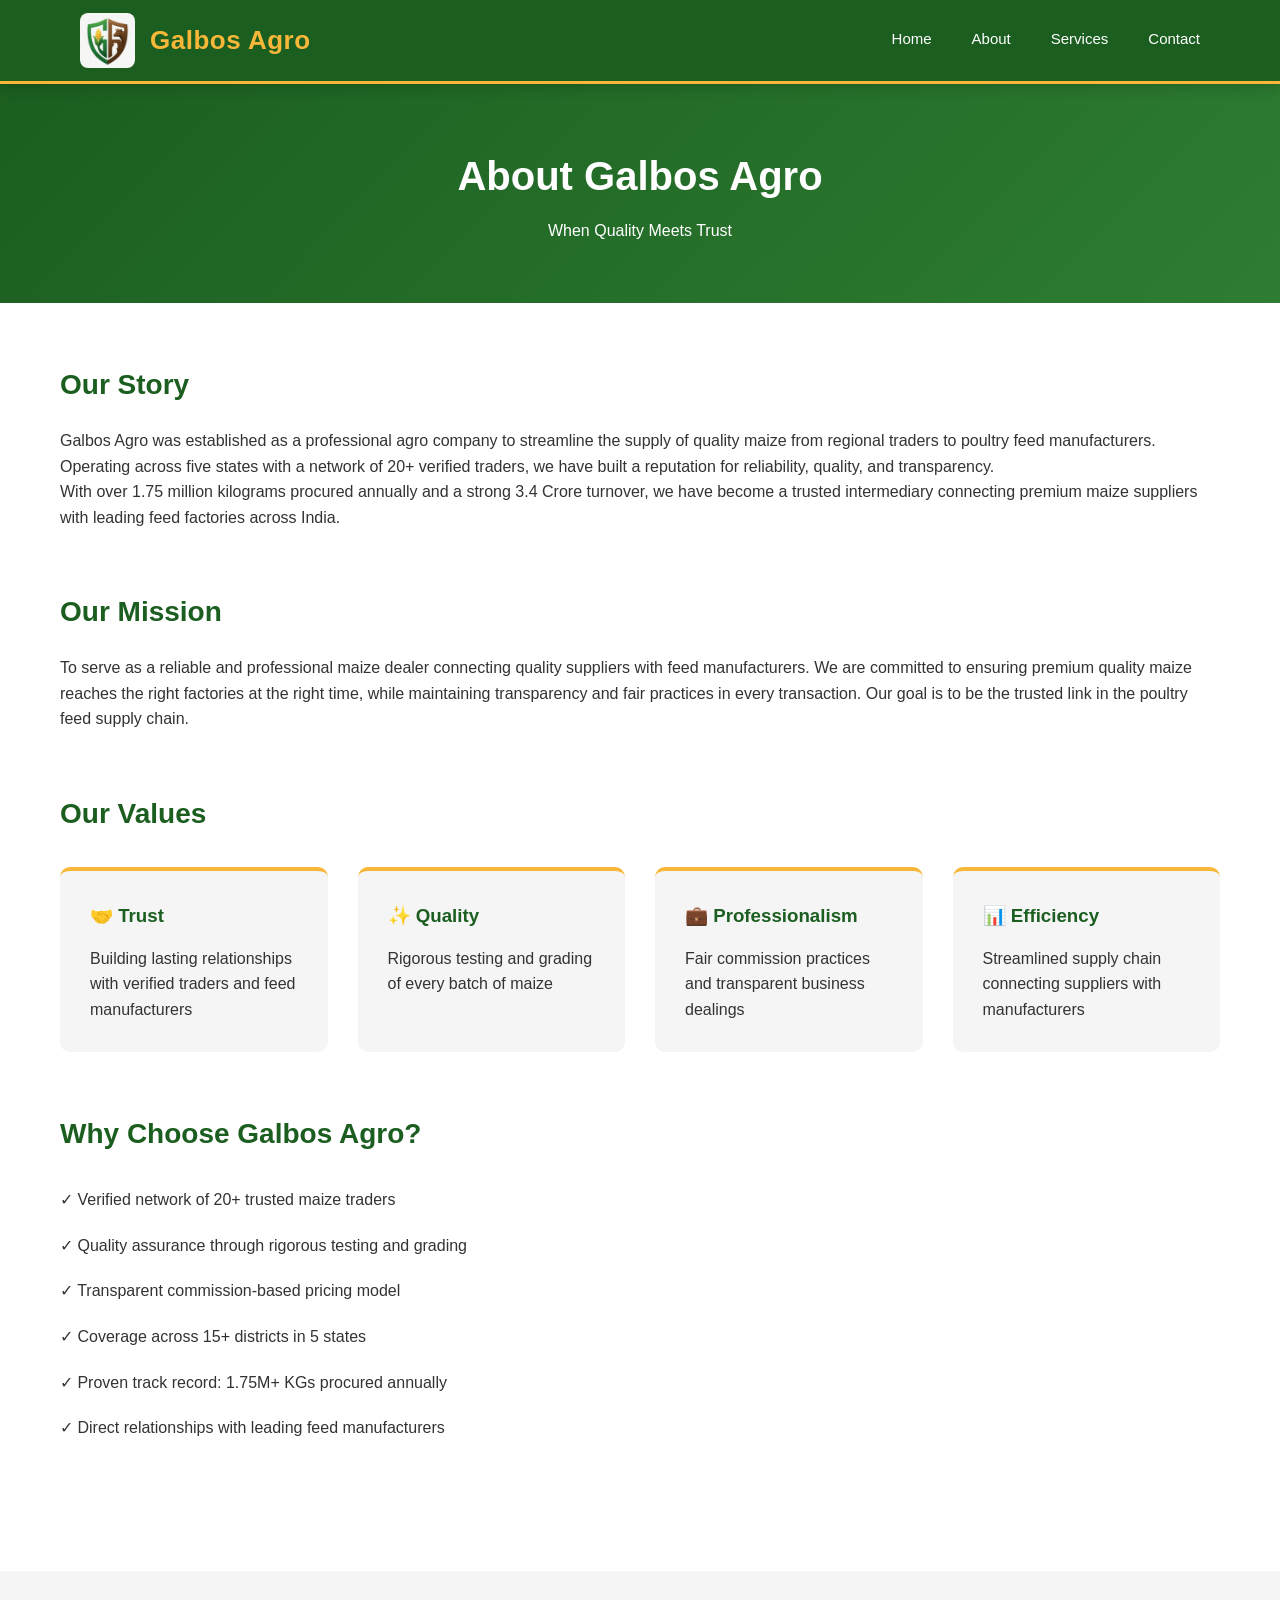
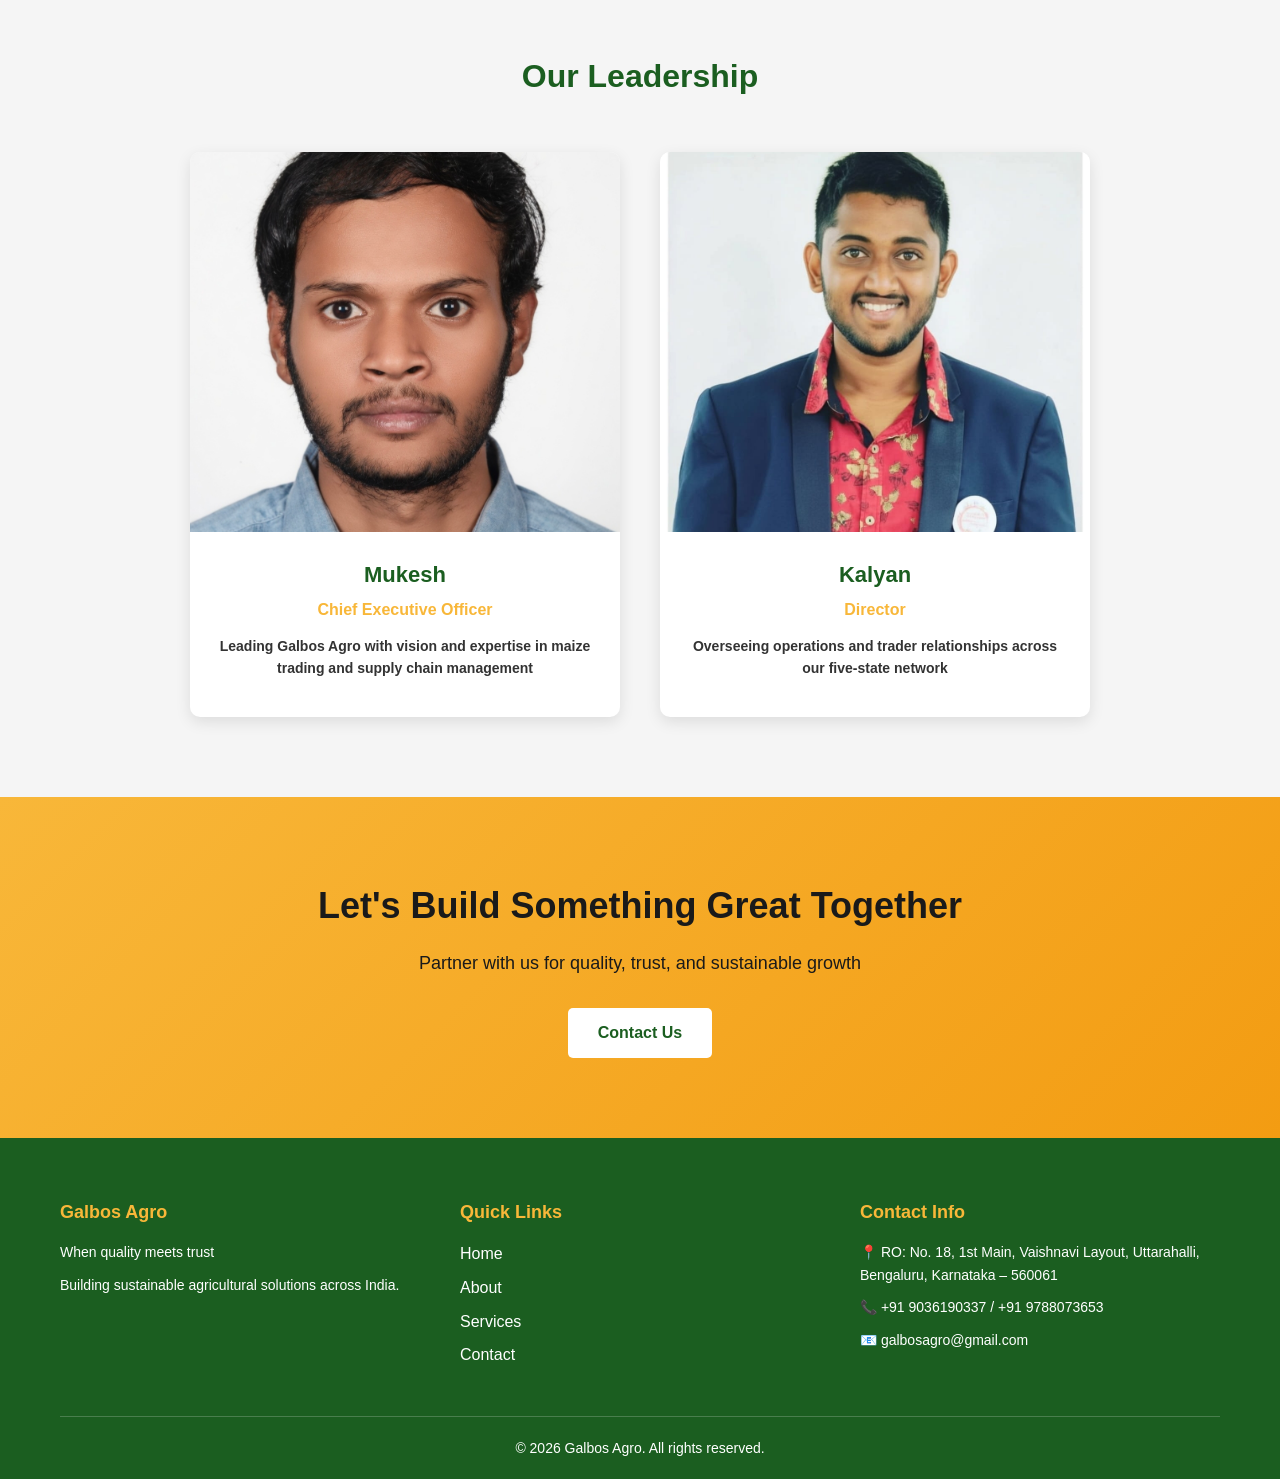
==== about.html @ c516ffb7 "Initial commit to website  - Created index, contact, about pages" ====
<!DOCTYPE html>
<html lang="en">
<head>
    <meta charset="UTF-8">
    <meta name="viewport" content="width=device-width, initial-scale=1.0">
    <title>About Us - Galbos Agro</title>
    <link rel="stylesheet" href="css/style.css">
</head>
<body>
    <!-- Navigation -->
    <nav class="navbar">
        <div class="container">
            <div class="nav-wrapper">
                <div class="logo">
                    <img src="./images/Galbos Logo.jpg" alt="Galbos Agro Logo" class="logo-img">
                    <h1>Galbos Agro</h1>
                </div>
                <ul class="nav-menu">
                    <li><a href="index.html">Home</a></li>
                    <li><a href="about.html" class="active">About</a></li>
                    <li><a href="services.html">Services</a></li>
                    <li><a href="contact.html">Contact</a></li>
                </ul>
                <div class="hamburger">
                    <span></span>
                    <span></span>
                    <span></span>
                </div>
            </div>
        </div>
    </nav>

    <!-- Page Header -->
    <section class="page-header">
        <div class="container">
            <h1>About Galbos Agro</h1>
            <p>When Quality Meets Trust</p>
        </div>
    </section>

    <!-- About Section -->
    <section class="about-full">
        <div class="container">
            <div class="about-section">
                <h2>Our Story</h2>
                <p>Galbos Agro was established as a professional agro company to streamline the supply of quality maize from regional traders to poultry feed manufacturers. Operating across five states with a network of 20+ verified traders, we have built a reputation for reliability, quality, and transparency.</p>
                <p>With over 1.75 million kilograms procured annually and a strong 3.4 Crore turnover, we have become a trusted intermediary connecting premium maize suppliers with leading feed factories across India.</p>
            </div>

            <div class="about-section">
                <h2>Our Mission</h2>
                <p>To serve as a reliable and professional maize dealer connecting quality suppliers with feed manufacturers. We are committed to ensuring premium quality maize reaches the right factories at the right time, while maintaining transparency and fair practices in every transaction. Our goal is to be the trusted link in the poultry feed supply chain.</p>
            </div>

            <div class="about-section">
                <h2>Our Values</h2>
                <div class="values-grid">
                    <div class="value-card">
                        <h3>🤝 Trust</h3>
                        <p>Building lasting relationships with verified traders and feed manufacturers</p>
                    </div>
                    <div class="value-card">
                        <h3>✨ Quality</h3>
                        <p>Rigorous testing and grading of every batch of maize</p>
                    </div>
                    <div class="value-card">
                        <h3>💼 Professionalism</h3>
                        <p>Fair commission practices and transparent business dealings</p>
                    </div>
                    <div class="value-card">
                        <h3>📊 Efficiency</h3>
                        <p>Streamlined supply chain connecting suppliers with manufacturers</p>
                    </div>
                </div>
            </div>

            <div class="about-section">
                <h2>Why Choose Galbos Agro?</h2>
                <ul class="benefits-list">
                    <li>✓ Verified network of 20+ trusted maize traders</li>
                    <li>✓ Quality assurance through rigorous testing and grading</li>
                    <li>✓ Transparent commission-based pricing model</li>
                    <li>✓ Coverage across 15+ districts in 5 states</li>
                    <li>✓ Proven track record: 1.75M+ KGs procured annually</li>
                    <li>✓ Direct relationships with leading feed manufacturers</li>
                </ul>
            </div>
        </div>
    </section>

    <!-- Team Section -->
    <section class="team-section">
        <div class="container">
            <h2>Our Leadership</h2>
            <div class="team-grid">
                <div class="team-member">
                    <div class="team-member-image">
                        <img src="./images/Mukesh Photo.jpg" alt="Mukesh - CEO">
                    </div>
                    <div class="team-member-info">
                        <h3>Mukesh</h3>
                        <p>Chief Executive Officer</p>
                        <p class="description">Leading Galbos Agro with vision and expertise in maize trading and supply chain management</p>
                    </div>
                </div>
                <div class="team-member">
                    <div class="team-member-image">
                        <img src="./images/Kalyan Photo.jpg" alt="Kalyan - Director">
                    </div>
                    <div class="team-member-info">
                        <h3>Kalyan</h3>
                        <p>Director</p>
                        <p class="description">Overseeing operations and trader relationships across our five-state network</p>
                    </div>
                </div>
            </div>
        </div>
    </section>

    <!-- CTA Section -->
    <section class="cta">
        <div class="container">
            <h2>Let's Build Something Great Together</h2>
            <p>Partner with us for quality, trust, and sustainable growth</p>
            <a href="contact.html" class="btn btn-light">Contact Us</a>
        </div>
    </section>

    <!-- Footer -->
    <footer class="footer">
        <div class="container">
            <div class="footer-content">
                <div class="footer-section">
                    <h4>Galbos Agro</h4>
                    <p>When quality meets trust</p>
                    <p>Building sustainable agricultural solutions across India.</p>
                </div>
                <div class="footer-section">
                    <h4>Quick Links</h4>
                    <ul>
                        <li><a href="index.html">Home</a></li>
                        <li><a href="about.html">About</a></li>
                        <li><a href="services.html">Services</a></li>
                        <li><a href="contact.html">Contact</a></li>
                    </ul>
                </div>
                <div class="footer-section">
                    <h4>Contact Info</h4>
                    <p>📍 RO: No. 18, 1st Main, Vaishnavi Layout, Uttarahalli, Bengaluru, Karnataka – 560061</p>
                    <p>📞 <a href="tel:+91 90361 90337">+91 9036190337 / +91 9788073653</a></p>
                    <p>📧 <a href="mailto:galbosagro@gmail.com">galbosagro@gmail.com</a></p>
                </div>
            </div>
            <div class="footer-bottom">
                <p>&copy; 2026 Galbos Agro. All rights reserved.</p>
            </div>
        </div>
    </footer>

    <script src="js/script.js"></script>
</body>
</html>
---- css/style.css ----
/* Variables */
:root {
    --primary-green: #1b5e20;
    --light-green: #2e7d32;
    --gold: #f39c12;
    --light-gold: #f8b739;
    --dark-gray: #1a1a1a;
    --light-gray: #f5f5f5;
    --border-color: #ddd;
    --text-color: #333;
}

/* Global Styles */
* {
    margin: 0;
    padding: 0;
    box-sizing: border-box;
}

body {
    font-family: 'Segoe UI', Tahoma, Geneva, Verdana, sans-serif;
    line-height: 1.6;
    color: var(--text-color);
}

.container {
    max-width: 1200px;
    margin: 0 auto;
    padding: 0 20px;
}

/* Navigation */
.navbar {
    background-color: var(--primary-green);
    color: white;
    padding: 0.8rem 0;
    position: sticky;
    top: 0;
    z-index: 100;
    box-shadow: 0 4px 12px rgba(0, 0, 0, 0.15);
    border-bottom: 3px solid var(--light-gold);
}

.nav-wrapper {
    display: flex;
    justify-content: space-between;
    align-items: center;
    max-width: 1200px;
    margin: 0 auto;
    padding: 0 20px;
}

.logo {
    display: flex;
    align-items: center;
    gap: 15px;
    flex: 0 0 auto;
}

.logo-img {
    height: 55px;
    width: auto;
    border-radius: 8px;
    box-shadow: none;
    background-color: transparent;
    transition: transform 0.3s ease;
}

.logo-img:hover {
    transform: scale(1.05);
}

.logo h1 {
    font-size: 26px;
    font-weight: 700;
    color: var(--light-gold);
    margin: 0;
    letter-spacing: 0.5px;
}

.nav-menu {
    display: flex;
    list-style: none;
    gap: 40px;
    margin: 0;
    padding: 0;
    flex: 0 0 auto;
}

.nav-menu li {
    margin: 0;
}

.nav-menu a {
    color: white;
    text-decoration: none;
    font-weight: 500;
    font-size: 15px;
    transition: all 0.3s ease;
    padding: 8px 0;
    border-bottom: 3px solid transparent;
    display: inline-block;
}

.nav-menu a:hover {
    color: var(--light-gold);
    border-bottom-color: var(--light-gold);
}

.nav-menu a.active {
    color: var(--light-gold);
    border-bottom-color: var(--light-gold);
}

.hamburger {
    display: none;
    flex-direction: column;
    cursor: pointer;
    gap: 6px;
    transition: all 0.3s ease;
}

.hamburger span {
    width: 25px;
    height: 3px;
    background-color: white;
    transition: all 0.3s ease;
    border-radius: 2px;
}

/* Hero Section */
.hero {
    background: linear-gradient(135deg, var(--primary-green) 0%, var(--light-green) 100%);
    color: white;
    padding: 100px 20px;
    text-align: center;
    position: relative;
    overflow: hidden;
    min-height: 600px;
    display: flex;
    align-items: center;
    justify-content: center;
}

.hero-background-carousel {
    position: absolute;
    top: 0;
    left: 0;
    width: 100%;
    height: 100%;
    z-index: 0;
}

.hero-bg-image {
    position: absolute;
    width: 100%;
    height: 100%;
    background-size: cover;
    background-position: center;
    opacity: 0;
    transition: opacity 0.8s ease-in-out;
    z-index: 1;
}

.hero-bg-image.active {
    opacity: 0.75;
}

.hero-overlay {
    position: absolute;
    top: 0;
    left: 0;
    width: 100%;
    height: 100%;
    background: linear-gradient(135deg, rgba(27, 94, 32, 0.2) 0%, rgba(46, 125, 50, 0.2) 100%);
    z-index: 2;
}

.hero-content {
    position: relative;
    z-index: 3;
    max-width: 800px;
    margin: 0 auto;
    text-align: center;
}

.hero h1 {
    font-size: 48px;
    margin-bottom: 10px;
    font-weight: 700;
}

.hero > .hero-content > p:first-of-type {
    font-size: 28px;
    color: var(--light-gold);
    margin-bottom: 20px;
    font-weight: 600;
}

.hero-subtitle {
    font-size: 18px;
    margin-bottom: 30px;
    opacity: 0.95;
}

.hero-buttons {
    display: flex;
    gap: 20px;
    justify-content: center;
    flex-wrap: wrap;
}

/* Buttons */
.btn {
    display: inline-block;
    padding: 12px 30px;
    border-radius: 5px;
    text-decoration: none;
    font-weight: 600;
    transition: all 0.3s ease;
    border: none;
    cursor: pointer;
    font-size: 16px;
}

.btn-primary {
    background-color: var(--light-gold);
    color: var(--dark-gray);
}

.btn-primary:hover {
    background-color: #f1a500;
    transform: translateY(-2px);
    box-shadow: 0 5px 15px rgba(243, 156, 18, 0.3);
}

.btn-secondary {
    background-color: white;
    color: var(--primary-green);
    border: 2px solid white;
}

.btn-secondary:hover {
    background-color: var(--light-green);
    color: white;
}

.btn-light {
    background-color: white;
    color: var(--primary-green);
}

.btn-light:hover {
    background-color: var(--light-gray);
}

/* Features Section */
.features {
    padding: 80px 20px;
    background-color: var(--light-gray);
}

.features-grid {
    display: grid;
    grid-template-columns: repeat(auto-fit, minmax(250px, 1fr));
    gap: 30px;
}

.feature-card {
    background: white;
    padding: 30px;
    border-radius: 10px;
    text-align: center;
    box-shadow: 0 3px 10px rgba(0, 0, 0, 0.1);
    transition: transform 0.3s ease;
}

.feature-card:hover {
    transform: translateY(-5px);
}

.feature-icon {
    font-size: 48px;
    margin-bottom: 15px;
}

.feature-card h3 {
    color: var(--primary-green);
    margin-bottom: 10px;
}

/* Services Preview */
.services-preview {
    padding: 80px 20px;
}

.services-preview h2 {
    text-align: center;
    font-size: 36px;
    color: var(--primary-green);
    margin-bottom: 50px;
}

.services-grid {
    display: grid;
    grid-template-columns: repeat(auto-fit, minmax(280px, 1fr));
    gap: 30px;
}

.service-card {
    background: white;
    padding: 30px;
    border-radius: 10px;
    border-left: 4px solid var(--light-gold);
    box-shadow: 0 3px 10px rgba(0, 0, 0, 0.1);
    transition: all 0.3s ease;
}

.service-card:hover {
    transform: translateY(-5px);
    box-shadow: 0 8px 20px rgba(0, 0, 0, 0.15);
}

.service-card h3 {
    color: var(--primary-green);
    margin-bottom: 15px;
}

.read-more {
    color: var(--light-gold);
    text-decoration: none;
    font-weight: 600;
    transition: color 0.3s ease;
}

.read-more:hover {
    color: var(--primary-green);
}

/* Impact Section */
.impact {
    background: linear-gradient(135deg, var(--primary-green) 0%, var(--light-green) 100%);
    color: white;
    padding: 80px 20px;
}

.impact h2 {
    text-align: center;
    font-size: 36px;
    margin-bottom: 50px;
}

.impact-grid {
    display: grid;
    grid-template-columns: repeat(auto-fit, minmax(200px, 1fr));
    gap: 30px;
}

.impact-card {
    text-align: center;
    padding: 30px;
    background-color: rgba(255, 255, 255, 0.1);
    border-radius: 10px;
    border: 2px solid var(--light-gold);
}

.impact-card h4 {
    font-size: 32px;
    color: var(--light-gold);
    margin-bottom: 10px;
}

/* About Preview */
.about-preview {
    padding: 80px 20px;
    background-color: var(--light-gray);
}

.about-content {
    max-width: 800px;
    margin: 0 auto;
    text-align: center;
}

.about-content h2 {
    color: var(--primary-green);
    margin-bottom: 20px;
    font-size: 32px;
}

.about-content p {
    margin-bottom: 20px;
    font-size: 16px;
    line-height: 1.8;
}

/* CTA Section */
.cta {
    background: linear-gradient(135deg, var(--light-gold) 0%, #f39c12 100%);
    color: var(--dark-gray);
    padding: 80px 20px;
    text-align: center;
}

.cta h2 {
    font-size: 36px;
    margin-bottom: 15px;
}

.cta p {
    font-size: 18px;
    margin-bottom: 30px;
}

/* Page Header */
.page-header {
    background: linear-gradient(135deg, var(--primary-green) 0%, var(--light-green) 100%);
    color: white;
    padding: 60px 20px;
    text-align: center;
}

.page-header h1 {
    font-size: 40px;
    margin-bottom: 10px;
}

/* About Full */
.about-full {
    padding: 60px 20px;
}

.about-section {
    margin-bottom: 60px;
}

.about-section h2 {
    color: var(--primary-green);
    font-size: 28px;
    margin-bottom: 20px;
}

.values-grid {
    display: grid;
    grid-template-columns: repeat(auto-fit, minmax(250px, 1fr));
    gap: 30px;
    margin-top: 30px;
}

.value-card {
    background: var(--light-gray);
    padding: 30px;
    border-radius: 10px;
    border-top: 4px solid var(--light-gold);
}

.value-card h3 {
    color: var(--primary-green);
    margin-bottom: 15px;
}

.benefits-list {
    list-style: none;
    margin-top: 20px;
}

.benefits-list li {
    padding: 10px 0;
    font-size: 16px;
    color: var(--text-color);
}

/* Services Detail */
.services-detail {
    padding: 60px 20px;
}

.service-detail-card {
    background: var(--light-gray);
    margin-bottom: 40px;
    border-radius: 10px;
    overflow: hidden;
    box-shadow: 0 3px 10px rgba(0, 0, 0, 0.1);
}

.service-header {
    background: linear-gradient(135deg, var(--primary-green) 0%, var(--light-green) 100%);
    color: white;
    padding: 30px;
}

.service-header h2 {
    margin: 0;
    font-size: 24px;
}

.service-body {
    padding: 30px;
}

.service-body h4 {
    color: var(--primary-green);
    margin: 20px 0 15px 0;
}

.feature-list {
    list-style: none;
    margin-left: 0;
}

.feature-list li {
    padding: 8px 0;
    padding-left: 25px;
    position: relative;
}

.feature-list li:before {
    content: "✓";
    position: absolute;
    left: 0;
    color: var(--light-gold);
    font-weight: bold;
}

/* Why Choose Section */
.why-choose {
    padding: 80px 20px;
    background-color: white;
}

.why-choose h2 {
    text-align: center;
    color: var(--primary-green);
    font-size: 32px;
    margin-bottom: 50px;
}

.reasons-grid {
    display: grid;
    grid-template-columns: repeat(auto-fit, minmax(250px, 1fr));
    gap: 30px;
}

.reason-card {
    background: var(--light-gray);
    padding: 30px;
    border-radius: 10px;
    text-align: center;
    border-bottom: 4px solid var(--light-gold);
}

.reason-card h3 {
    color: var(--primary-green);
    margin-bottom: 15px;
}

/* Contact Section */
.contact-section {
    padding: 80px 20px;
    background-color: var(--light-gray);
}

.contact-content {
    display: grid;
    grid-template-columns: 1fr 1fr;
    gap: 50px;
    max-width: 1200px;
    margin: 0 auto;
}

.contact-info h2,
.contact-form-wrapper h2 {
    color: var(--primary-green);
    margin-bottom: 30px;
    font-size: 28px;
}

.info-card {
    background: white;
    padding: 20px;
    margin-bottom: 20px;
    border-radius: 8px;
    border-left: 4px solid var(--light-gold);
}

.info-card h3 {
    color: var(--primary-green);
    margin-bottom: 10px;
}

.info-card p {
    margin: 5px 0;
}

.info-card a {
    color: var(--light-gold);
    text-decoration: none;
}

.info-card a:hover {
    text-decoration: underline;
}

.social-links {
    margin-top: 40px;
}

.socials {
    display: flex;
    gap: 15px;
    margin-top: 15px;
}

.social-link {
    background-color: var(--primary-green);
    color: white;
    padding: 10px 20px;
    border-radius: 5px;
    text-decoration: none;
    transition: background-color 0.3s ease;
}

.social-link:hover {
    background-color: var(--light-gold);
    color: var(--dark-gray);
}

/* Contact Form */
.contact-form-wrapper {
    background: white;
    padding: 30px;
    border-radius: 10px;
    box-shadow: 0 3px 10px rgba(0, 0, 0, 0.1);
}

.contact-form {
    display: flex;
    flex-direction: column;
    gap: 20px;
}

.form-group {
    display: flex;
    flex-direction: column;
}

.form-group label {
    color: var(--primary-green);
    margin-bottom: 8px;
    font-weight: 600;
}

.form-group input,
.form-group textarea {
    padding: 12px;
    border: 1px solid var(--border-color);
    border-radius: 5px;
    font-family: inherit;
    font-size: 14px;
}

.form-group input:focus,
.form-group textarea:focus {
    outline: none;
    border-color: var(--light-gold);
    box-shadow: 0 0 5px rgba(243, 156, 18, 0.3);
}

.form-message {
    margin-top: 20px;
    padding: 15px;
    border-radius: 5px;
    display: none;
}

.form-message.success {
    background-color: #d4edda;
    color: #155724;
    display: block;
}

.form-message.error {
    background-color: #f8d7da;
    color: #721c24;
    display: block;
}

/* Team Section */
.team-section {
    padding: 80px 20px;
    background-color: var(--light-gray);
}

.team-section h2 {
    text-align: center;
    color: var(--primary-green);
    font-size: 32px;
    margin-bottom: 50px;
}

.team-grid {
    display: grid;
    grid-template-columns: repeat(auto-fit, minmax(280px, 1fr));
    gap: 40px;
    max-width: 900px;
    margin: 0 auto;
}

.team-member {
    background: white;
    border-radius: 10px;
    overflow: hidden;
    box-shadow: 0 5px 15px rgba(0, 0, 0, 0.1);
    transition: transform 0.3s ease;
    text-align: center;
}

.team-member:hover {
    transform: translateY(-10px);
}

.team-member-image {
    width: 100%;
    height: 380px;
    overflow: hidden;
    background-color: var(--light-gray);
    display: flex;
    align-items: center;
    justify-content: center;
}

.team-member-image img {
    width: 100%;
    height: 100%;
    object-fit: cover;
    object-position: center;
}

.team-member-info {
    padding: 25px 20px;
}

.team-member-info h3 {
    color: var(--primary-green);
    margin-bottom: 5px;
    font-size: 22px;
}

.team-member-info p {
    color: var(--light-gold);
    font-weight: 600;
    margin-bottom: 12px;
}

.team-member-info .description {
    color: var(--text-color);
    font-size: 14px;
    line-height: 1.6;
}

/* Footer */
.footer {
    background-color: var(--primary-green);
    color: white;
    padding: 60px 20px 20px;
}

.footer-content {
    display: grid;
    grid-template-columns: repeat(auto-fit, minmax(250px, 1fr));
    gap: 40px;
    margin-bottom: 40px;
}

.footer-section h4 {
    color: var(--light-gold);
    margin-bottom: 15px;
    font-size: 18px;
}

.footer-section p {
    margin-bottom: 10px;
    font-size: 14px;
    line-height: 1.6;
}

.footer-section ul {
    list-style: none;
}

.footer-section ul li {
    margin-bottom: 8px;
}

.footer-section a {
    color: white;
    text-decoration: none;
    transition: color 0.3s ease;
}

.footer-section a:hover {
    color: var(--light-gold);
}

.footer-bottom {
    border-top: 1px solid rgba(255, 255, 255, 0.2);
    padding-top: 20px;
    text-align: center;
    font-size: 14px;
}

/* Responsive Design */
@media (max-width: 768px) {
    .hamburger {
        display: flex;
    }

    .logo h1 {
        font-size: 20px;
    }

    .logo-img {
        height: 45px;
    }

    .nav-menu {
        display: none;
        position: absolute;
        top: 75px;
        left: 0;
        right: 0;
        flex-direction: column;
        background-color: var(--primary-green);
        gap: 0;
        box-shadow: 0 8px 16px rgba(0, 0, 0, 0.2);
        border-bottom: 3px solid var(--light-gold);
    }

    .nav-menu.active {
        display: flex;
    }

    .nav-menu li {
        padding: 15px 20px;
        border-bottom: 1px solid rgba(255, 255, 255, 0.1);
    }

    .nav-menu a {
        font-size: 14px;
        border: none;
        padding: 0;
    }

    .nav-menu a:hover,
    .nav-menu a.active {
        color: var(--light-gold);
        border-bottom: none;
    }

    .hero h1 {
        font-size: 36px;
    }

    .hero > .hero-content > p:first-of-type {
        font-size: 24px;
    }

    .hero-subtitle {
        font-size: 16px;
    }

    .hero-buttons {
        flex-direction: column;
        align-items: center;
    }

    .contact-content {
        grid-template-columns: 1fr;
        gap: 30px;
    }

    .features-grid,
    .services-grid,
    .impact-grid,
    .reasons-grid,
    .values-grid {
        grid-template-columns: 1fr;
    }

    .socials {
        flex-direction: column;
    }

    .social-link {
        text-align: center;
    }
}

@media (max-width: 480px) {
    .logo h1 {
        font-size: 18px;
    }

    .hero h1 {
        font-size: 28px;
    }

    .services-preview h2,
    .impact h2,
    .cta h2 {
        font-size: 28px;
    }

    .btn {
        padding: 10px 20px;
        font-size: 14px;
    }
}
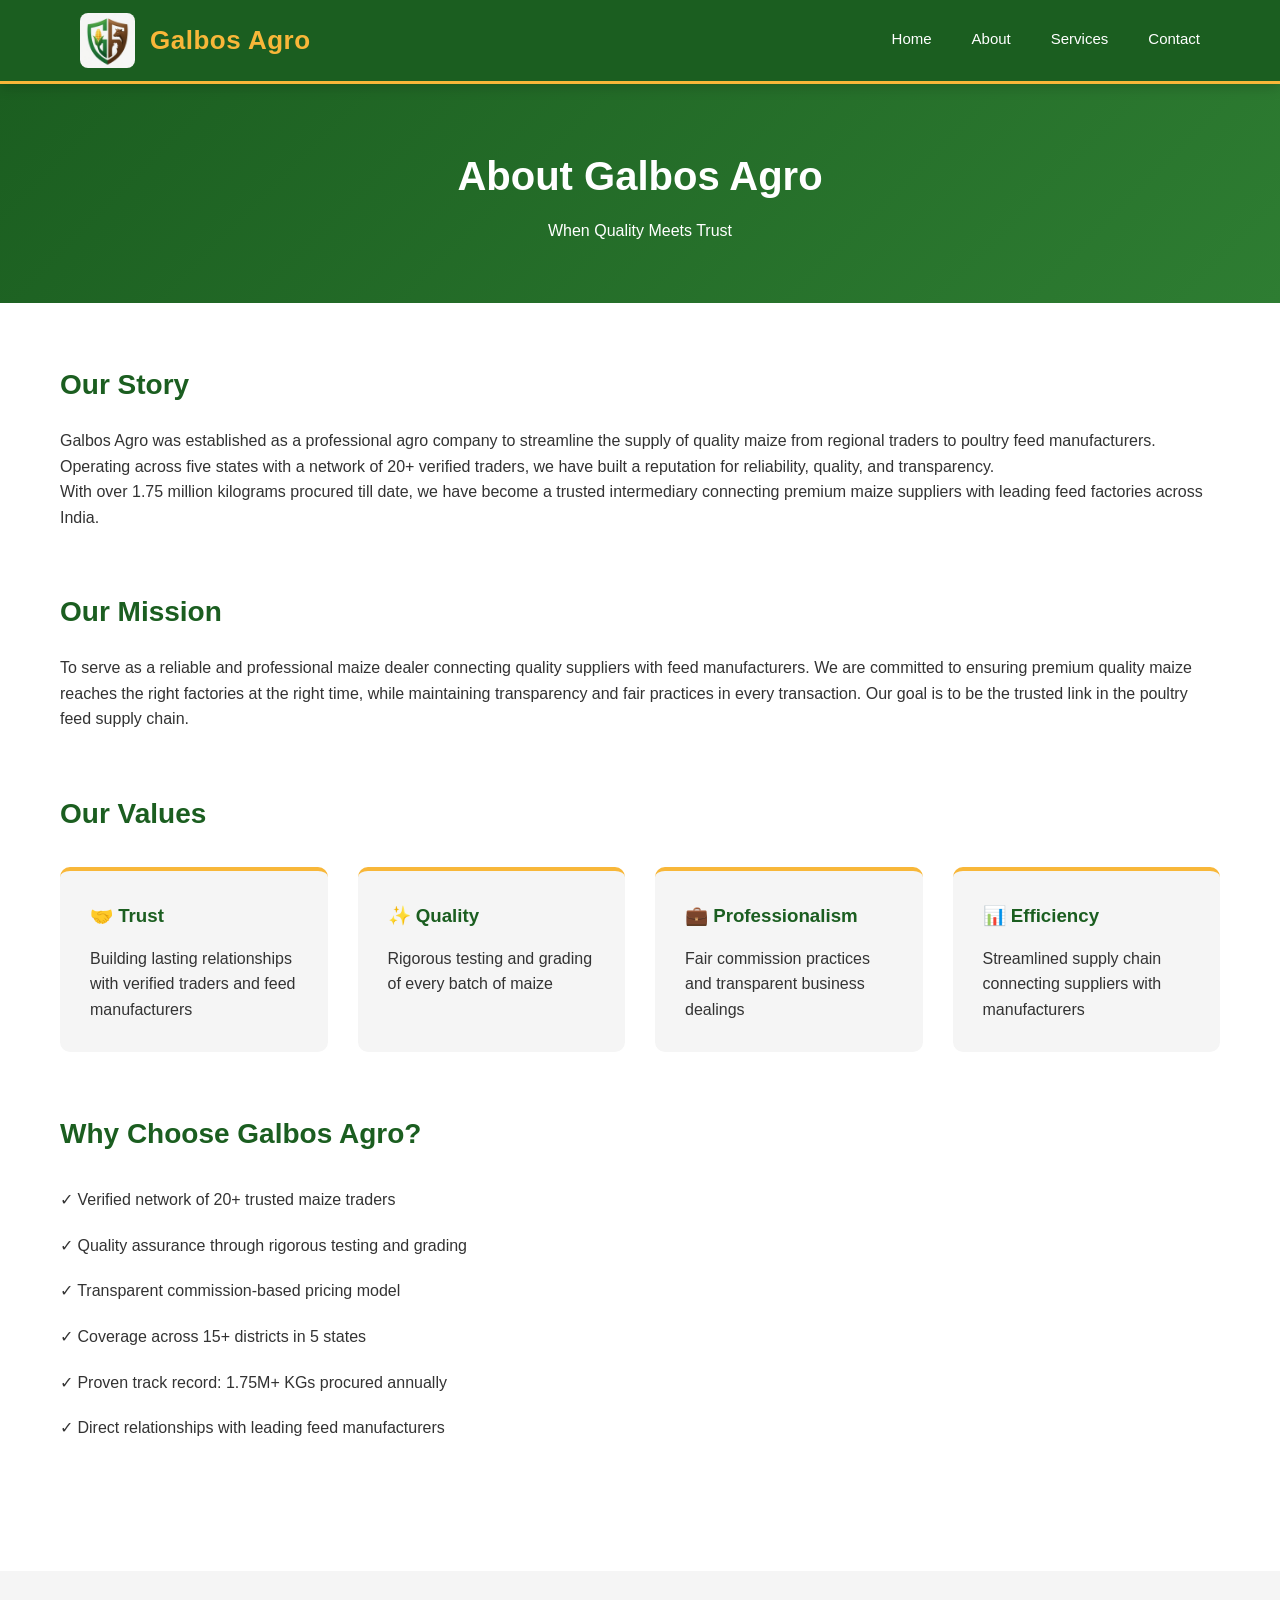
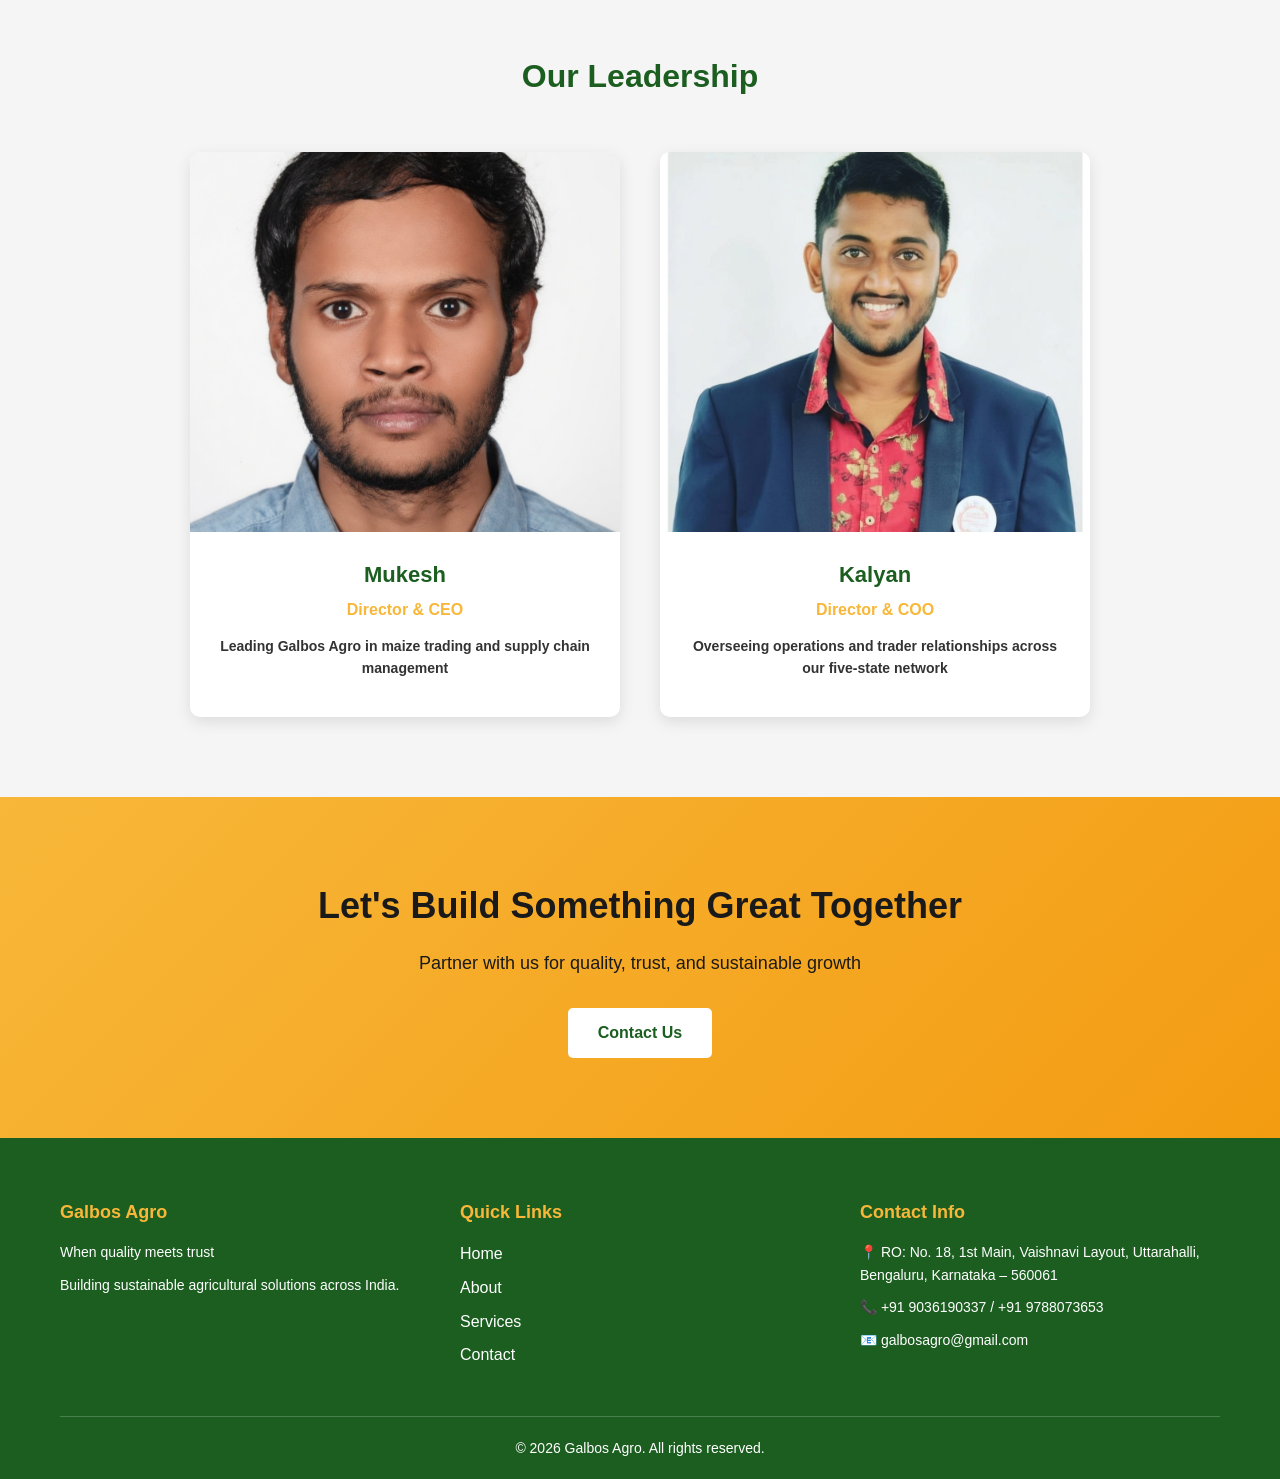
==== commit b8bc5221: "Added CEO/COO changes, removed turnover" ====
--- a/about.html
+++ b/about.html
@@ -44,7 +44,7 @@
             <div class="about-section">
                 <h2>Our Story</h2>
                 <p>Galbos Agro was established as a professional agro company to streamline the supply of quality maize from regional traders to poultry feed manufacturers. Operating across five states with a network of 20+ verified traders, we have built a reputation for reliability, quality, and transparency.</p>
-                <p>With over 1.75 million kilograms procured annually and a strong 3.4 Crore turnover, we have become a trusted intermediary connecting premium maize suppliers with leading feed factories across India.</p>
+                <p>With over 1.75 million kilograms procured till date, we have become a trusted intermediary connecting premium maize suppliers with leading feed factories across India.</p>
             </div>
 
             <div class="about-section">
@@ -99,8 +99,8 @@
                     </div>
                     <div class="team-member-info">
                         <h3>Mukesh</h3>
-                        <p>Chief Executive Officer</p>
-                        <p class="description">Leading Galbos Agro with vision and expertise in maize trading and supply chain management</p>
+                        <p>Director & CEO</p>
+                        <p class="description">Leading Galbos Agro in maize trading and supply chain management</p>
                     </div>
                 </div>
                 <div class="team-member">
@@ -109,7 +109,7 @@
                     </div>
                     <div class="team-member-info">
                         <h3>Kalyan</h3>
-                        <p>Director</p>
+                        <p>Director & COO</p>
                         <p class="description">Overseeing operations and trader relationships across our five-state network</p>
                     </div>
                 </div>
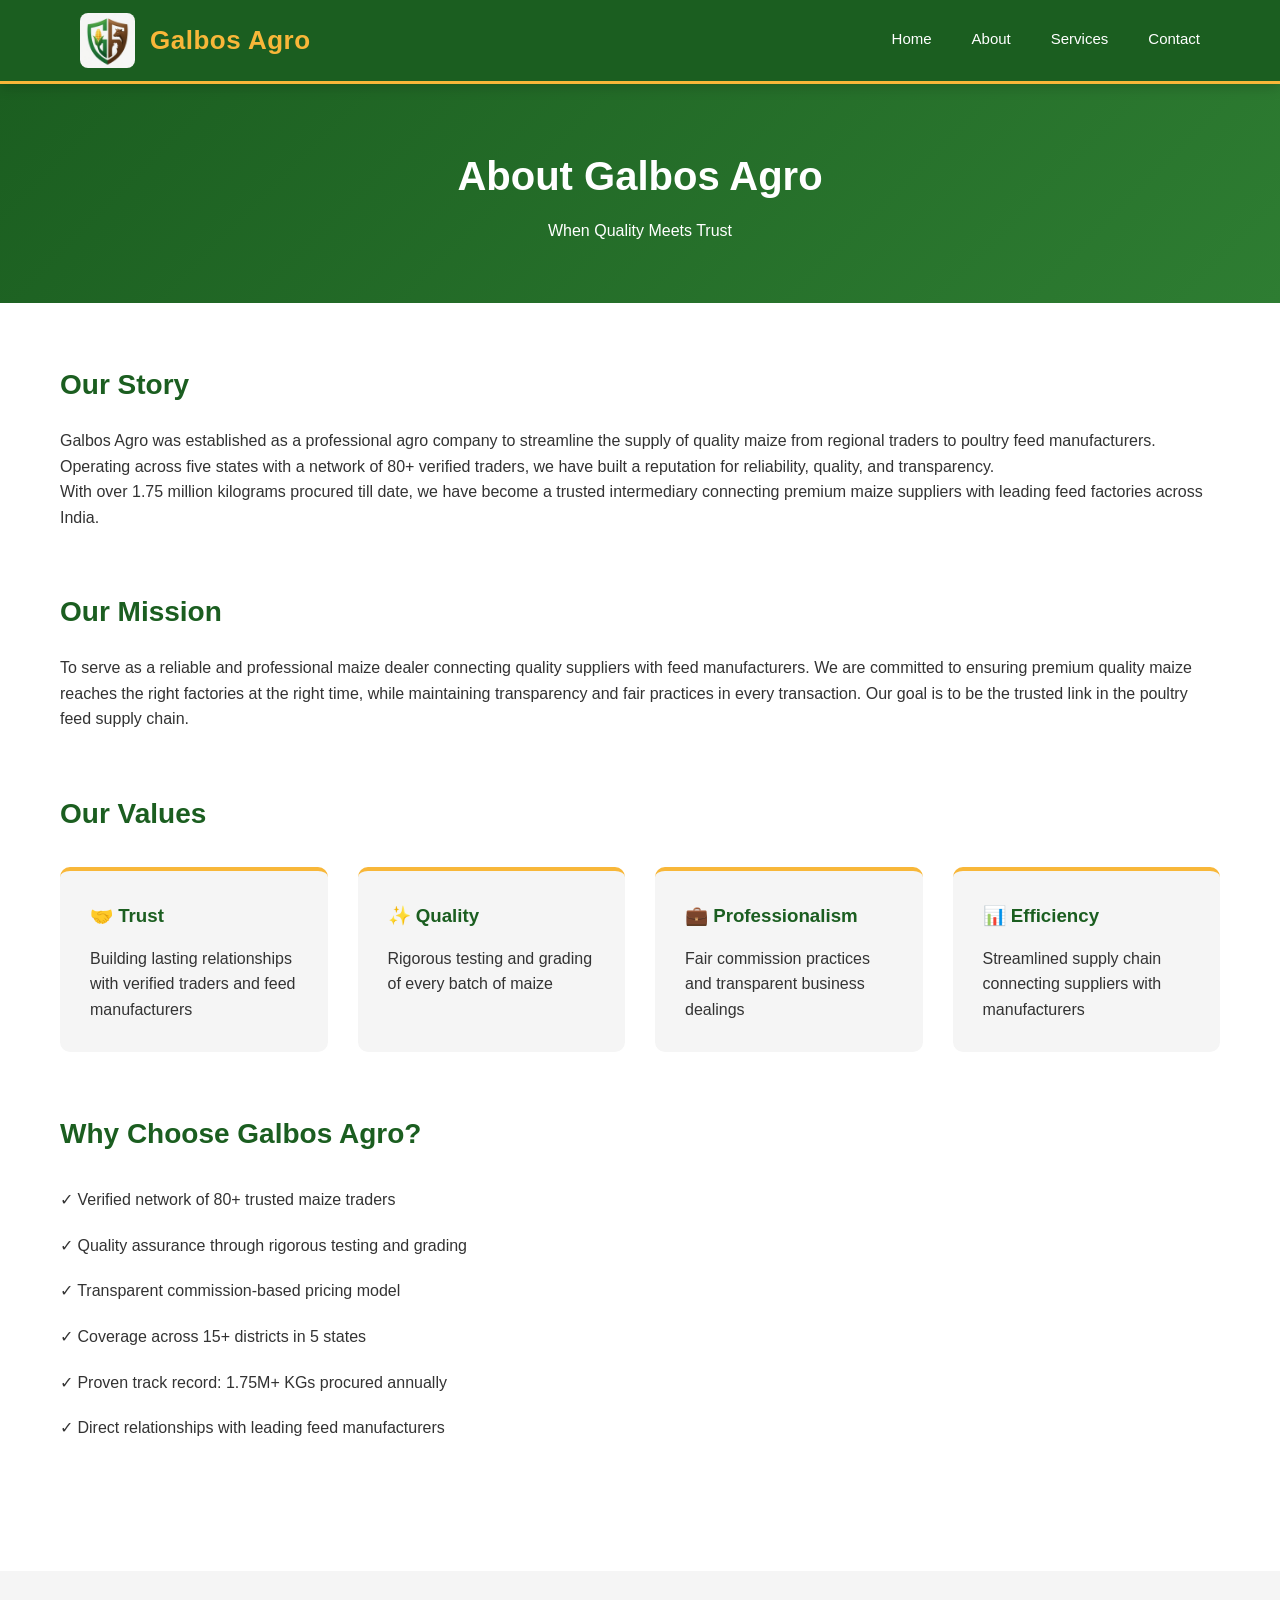
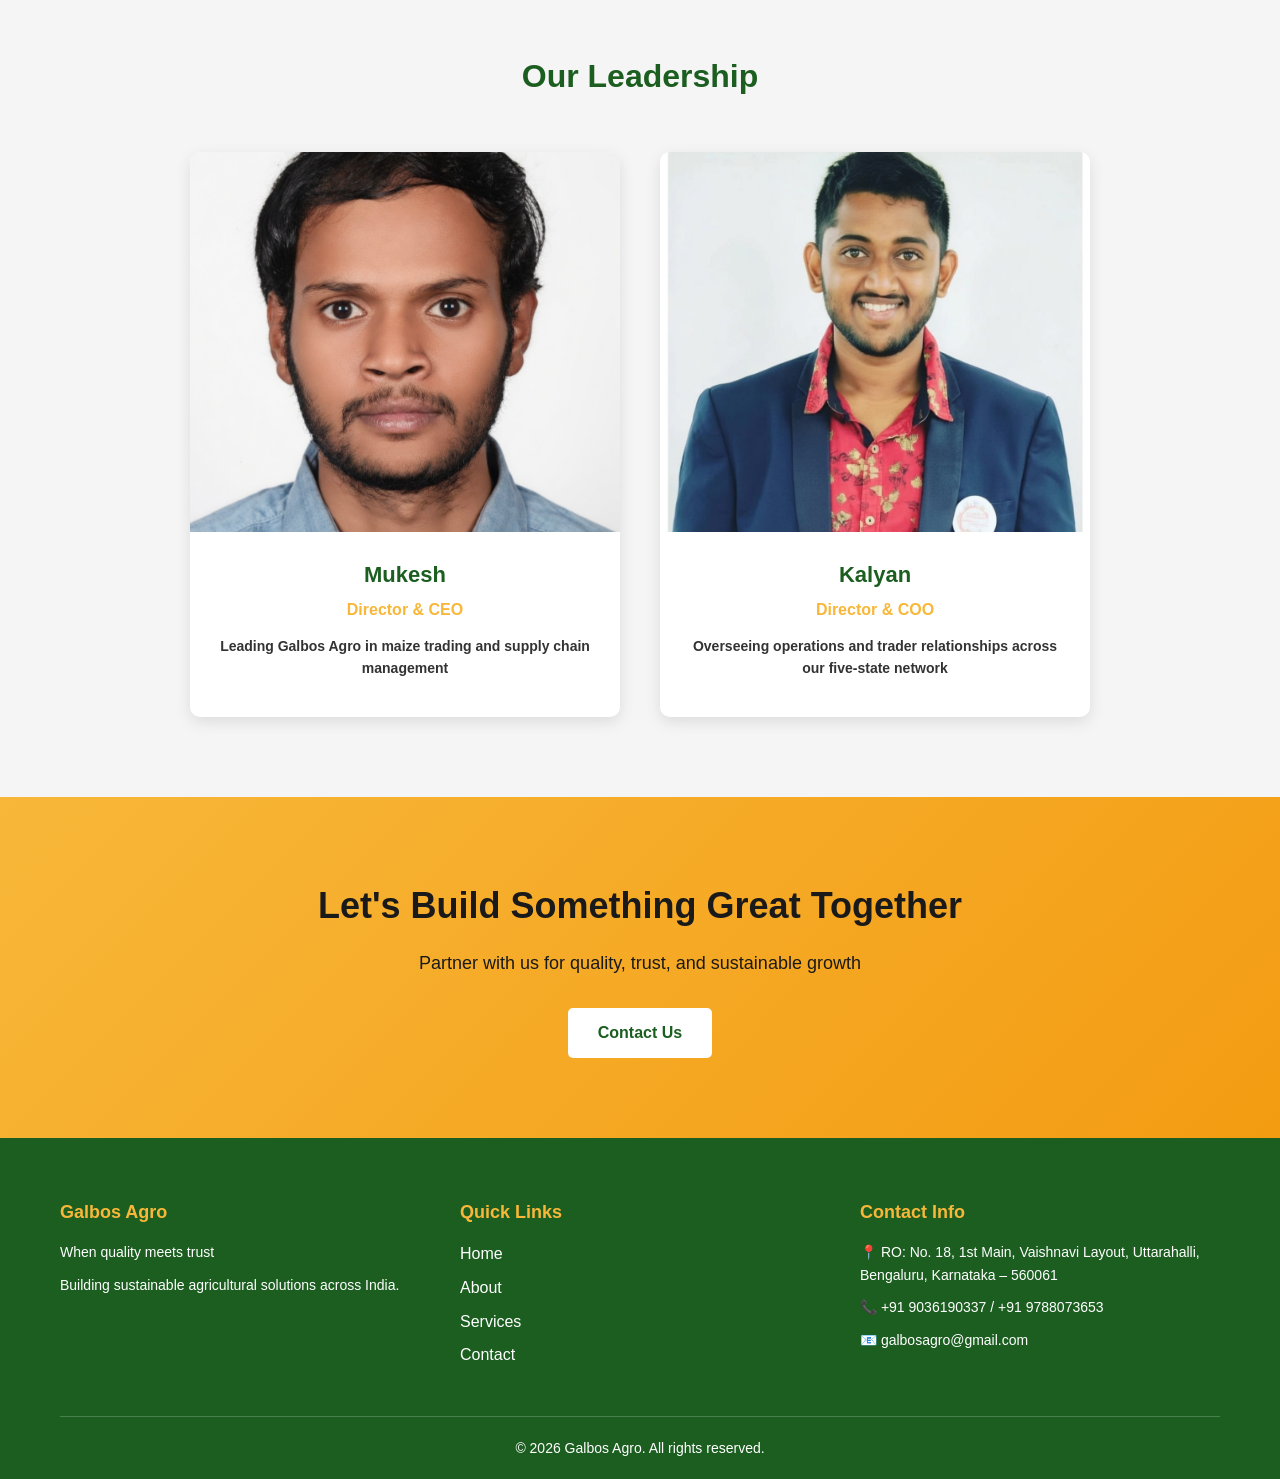
==== commit c7f5824e: "Updated trader network to 80+" ====
--- a/about.html
+++ b/about.html
@@ -43,7 +43,7 @@
         <div class="container">
             <div class="about-section">
                 <h2>Our Story</h2>
-                <p>Galbos Agro was established as a professional agro company to streamline the supply of quality maize from regional traders to poultry feed manufacturers. Operating across five states with a network of 20+ verified traders, we have built a reputation for reliability, quality, and transparency.</p>
+                <p>Galbos Agro was established as a professional agro company to streamline the supply of quality maize from regional traders to poultry feed manufacturers. Operating across five states with a network of 80+ verified traders, we have built a reputation for reliability, quality, and transparency.</p>
                 <p>With over 1.75 million kilograms procured till date, we have become a trusted intermediary connecting premium maize suppliers with leading feed factories across India.</p>
             </div>
 
@@ -77,7 +77,7 @@
             <div class="about-section">
                 <h2>Why Choose Galbos Agro?</h2>
                 <ul class="benefits-list">
-                    <li>✓ Verified network of 20+ trusted maize traders</li>
+                    <li>✓ Verified network of 80+ trusted maize traders</li>
                     <li>✓ Quality assurance through rigorous testing and grading</li>
                     <li>✓ Transparent commission-based pricing model</li>
                     <li>✓ Coverage across 15+ districts in 5 states</li>
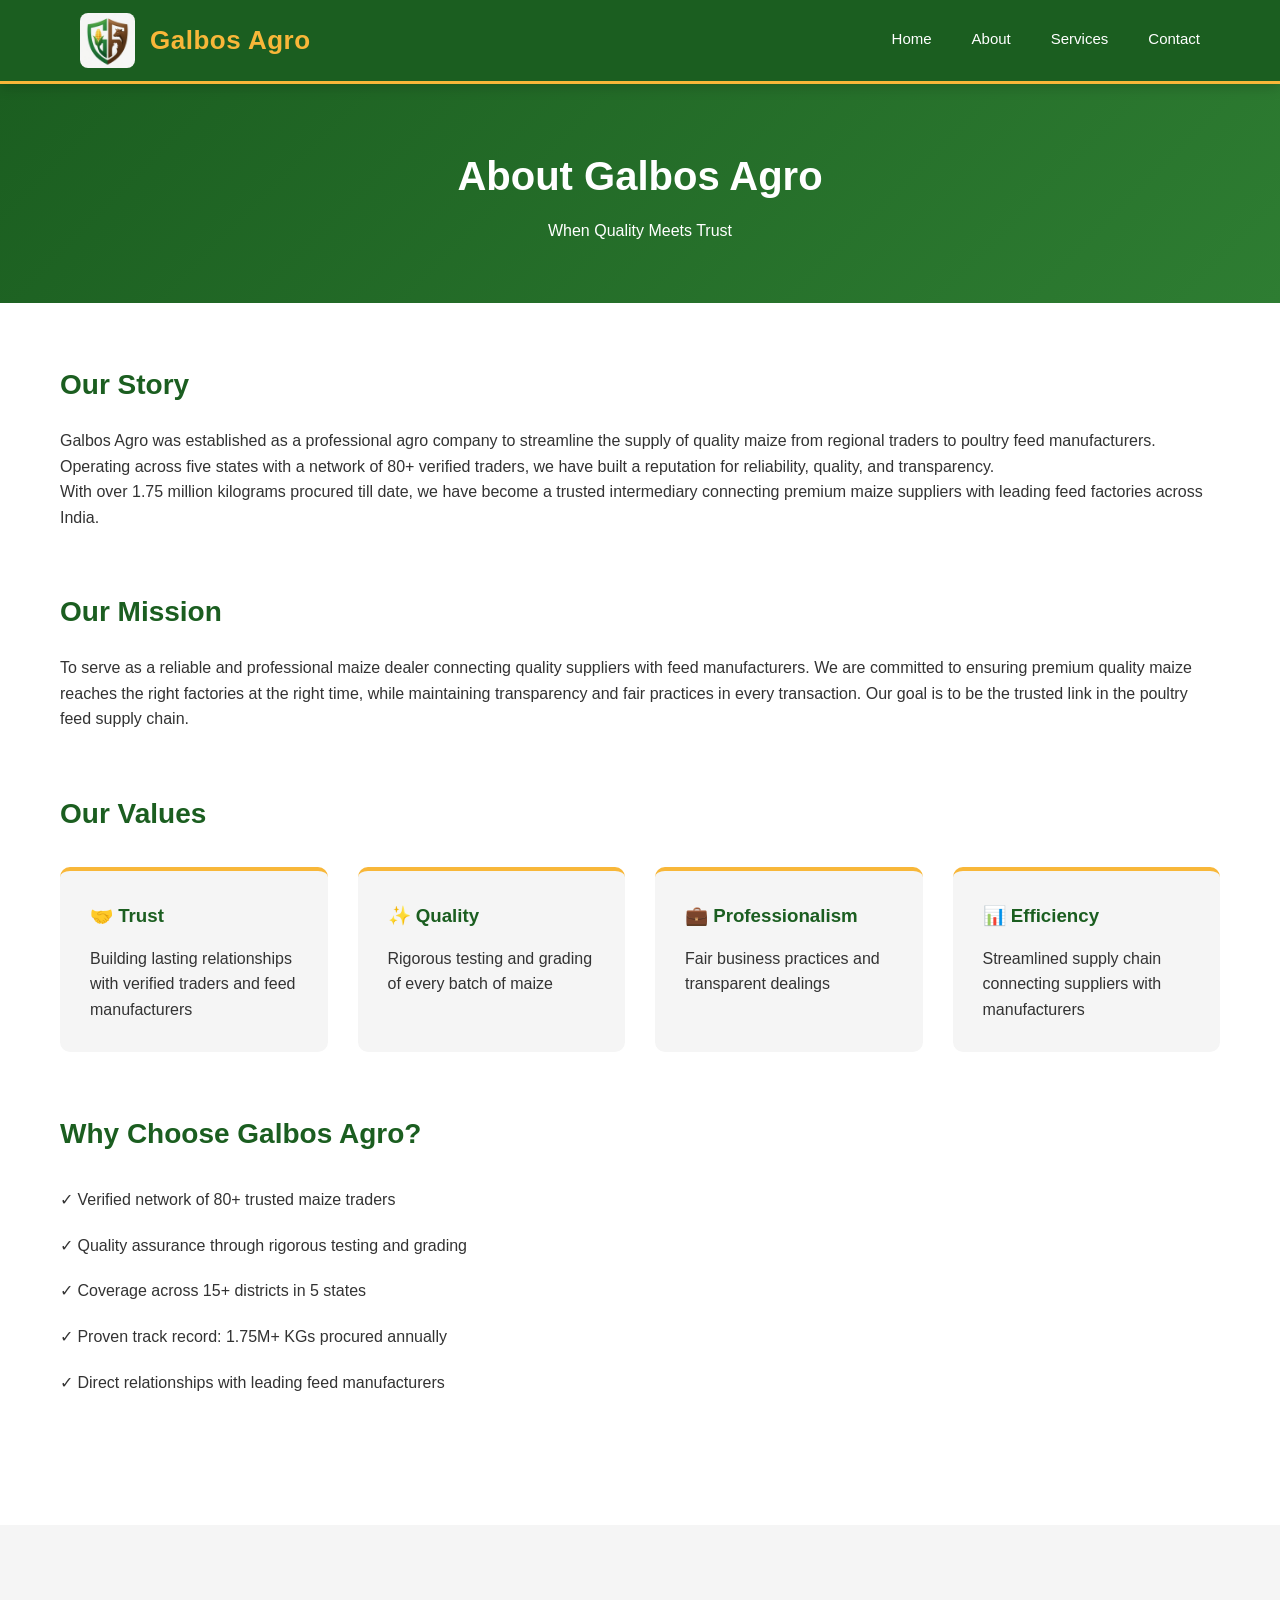
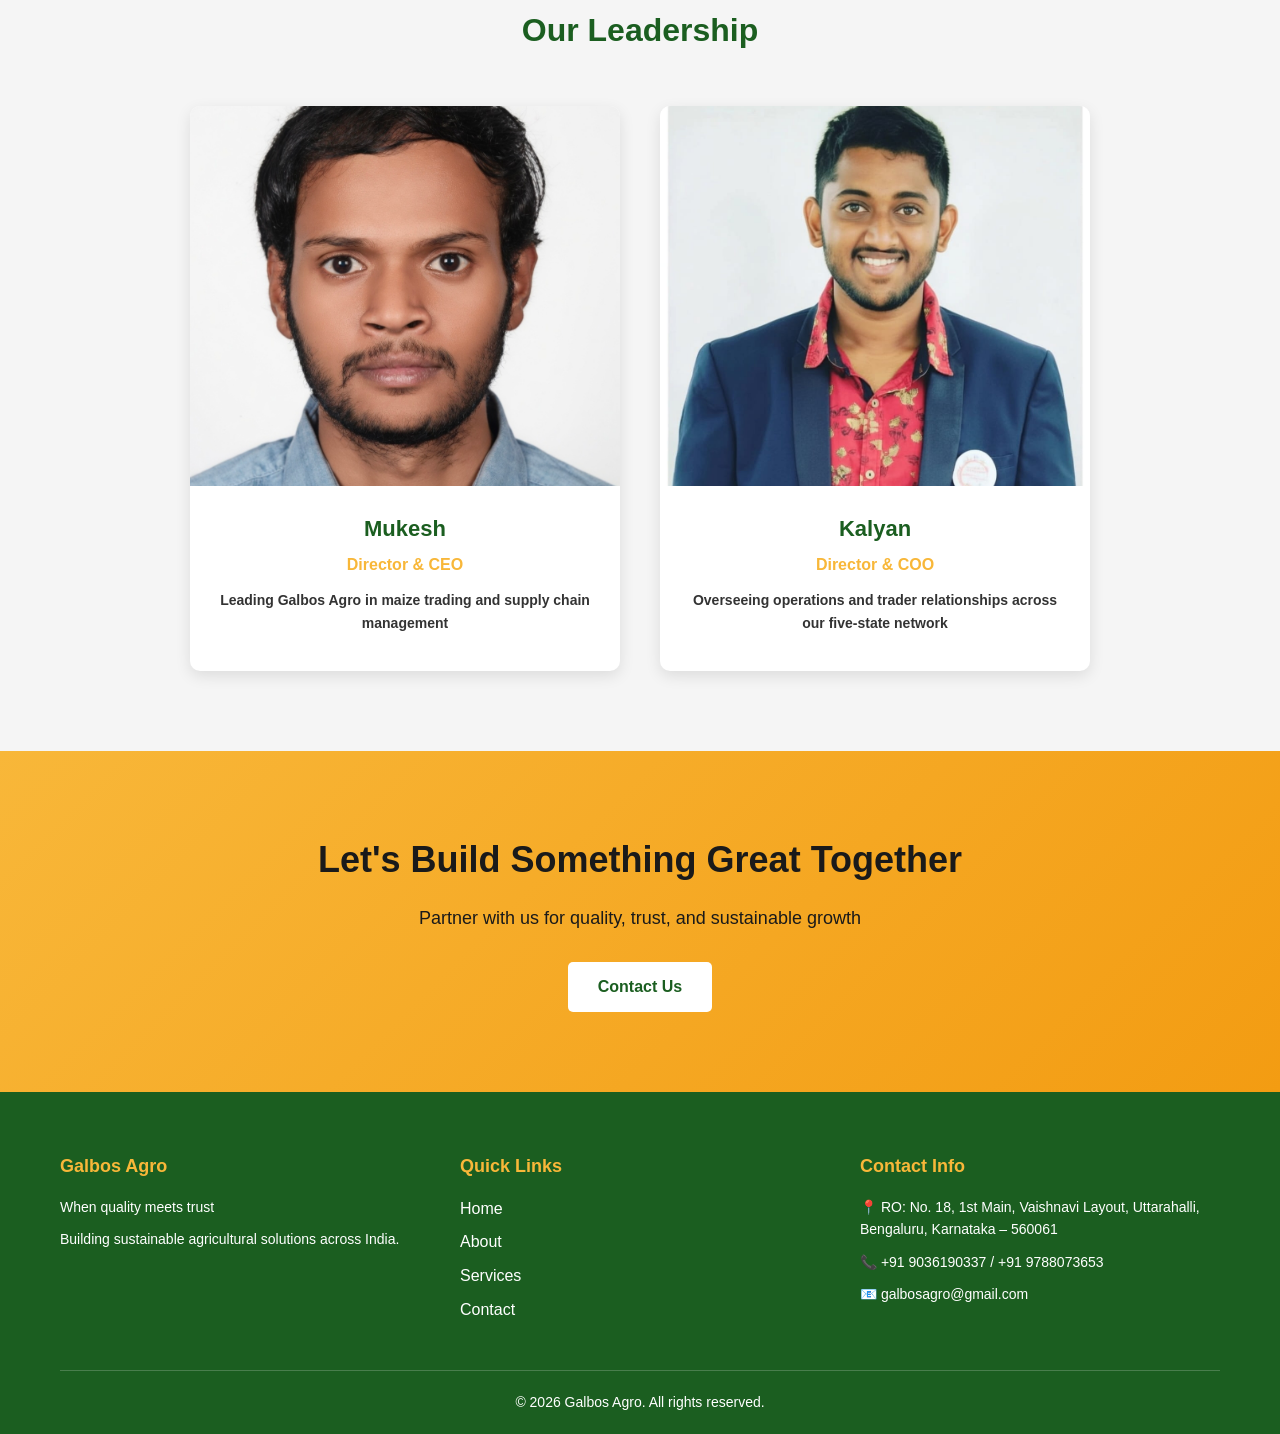
==== commit 3861159a: "Removed heading and adjusted it properly" ====
--- a/about.html
+++ b/about.html
@@ -65,7 +65,7 @@
                     </div>
                     <div class="value-card">
                         <h3>💼 Professionalism</h3>
-                        <p>Fair commission practices and transparent business dealings</p>
+                        <p>Fair business practices and transparent dealings</p>
                     </div>
                     <div class="value-card">
                         <h3>📊 Efficiency</h3>
@@ -79,7 +79,6 @@
                 <ul class="benefits-list">
                     <li>✓ Verified network of 80+ trusted maize traders</li>
                     <li>✓ Quality assurance through rigorous testing and grading</li>
-                    <li>✓ Transparent commission-based pricing model</li>
                     <li>✓ Coverage across 15+ districts in 5 states</li>
                     <li>✓ Proven track record: 1.75M+ KGs procured annually</li>
                     <li>✓ Direct relationships with leading feed manufacturers</li>
